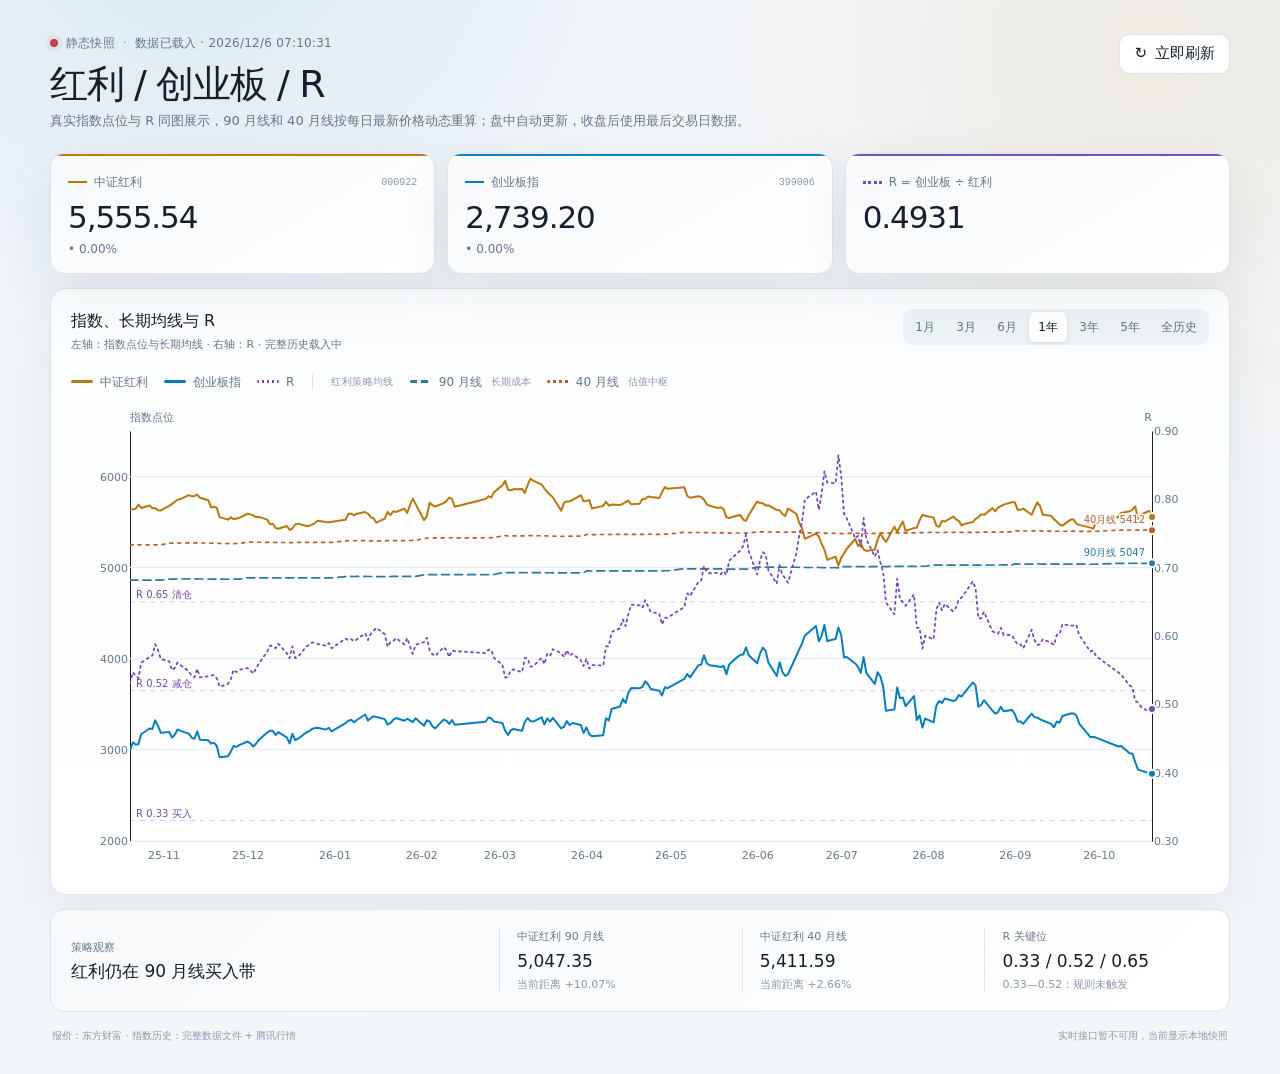
==== Money/live-market-dashboard/index.html @ e21b913b "Add full-history realtime index dashboard" ====
<!doctype html>
<html lang="zh-CN">
<head>
  <meta charset="utf-8">
  <meta name="viewport" content="width=device-width, initial-scale=1">
  <meta name="color-scheme" content="dark light">
  <title>红利 / 创业板 / R 实时图</title>
  <link rel="stylesheet" href="styles.css?v=6">
</head>
<body>
  <main class="page">
    <header class="hero">
      <div class="hero-copy">
        <div class="eyebrow">
          <span id="marketDot" class="status-dot" aria-hidden="true"></span>
          <span id="marketStatus" aria-live="polite">正在连接</span>
          <span class="eyebrow-sep">·</span>
          <span id="lastUpdated">等待数据</span>
        </div>
        <h1>红利 / 创业板 / R</h1>
        <p>真实指数点位与 R 同图展示，90 月线和 40 月线按每日最新价格动态重算；盘中自动更新，收盘后使用最后交易日数据。</p>
      </div>
      <button id="refreshButton" class="refresh-button" type="button">
        <span class="refresh-icon" aria-hidden="true">↻</span>
        立即刷新
      </button>
    </header>

    <section class="metric-grid" aria-label="最新行情">
      <article class="metric metric-zzhl">
        <div class="metric-head"><span class="series-mark line-solid"></span><span>中证红利</span><code>000922</code></div>
        <div id="zzhlPrice" class="metric-value tabular">—</div>
        <div id="zzhlDelta" class="metric-delta tabular">—</div>
      </article>
      <article class="metric metric-cyb">
        <div class="metric-head"><span class="series-mark line-solid"></span><span>创业板指</span><code>399006</code></div>
        <div id="cybPrice" class="metric-value tabular">—</div>
        <div id="cybDelta" class="metric-delta tabular">—</div>
      </article>
      <article class="metric metric-r">
        <div class="metric-head"><span class="series-mark line-dotted"></span><span>R = 创业板 ÷ 红利</span></div>
        <div id="rValue" class="metric-value tabular">—</div>
        <div id="rZone" class="metric-delta metric-zone">—</div>
      </article>

    </section>

    <section class="chart-panel" aria-labelledby="chartTitle">
      <div class="chart-toolbar">
        <div class="chart-heading">
          <h2 id="chartTitle">指数、长期均线与 R</h2>
          <span class="chart-note">左轴：指数点位与长期均线 · 右轴：R · <span id="historyCoverage">完整历史载入中</span></span>
        </div>
        <div id="rangeControls" class="range-controls" role="group" aria-label="时间范围">
          <button type="button" data-range="1m">1月</button>
          <button type="button" data-range="3m">3月</button>
          <button type="button" data-range="6m">6月</button>
          <button type="button" data-range="1y" aria-pressed="true">1年</button>
          <button type="button" data-range="3y">3年</button>
          <button type="button" data-range="5y">5年</button>
          <button type="button" data-range="all">全历史</button>
        </div>
      </div>

      <div id="legend" class="legend" role="group" aria-label="显示系列">
        <button type="button" data-series="zzhl" aria-pressed="true"><span class="legend-swatch swatch-zzhl"></span>中证红利</button>
        <button type="button" data-series="cyb" aria-pressed="true"><span class="legend-swatch swatch-cyb"></span>创业板指</button>
        <button type="button" data-series="r" aria-pressed="true"><span class="legend-swatch swatch-r"></span>R</button>
        <span class="legend-divider" aria-hidden="true"></span>
        <span class="legend-section-label">红利策略均线</span>
        <button type="button" data-series="ma90" aria-pressed="true"><span class="legend-swatch swatch-ma90"></span>90 月线<span class="legend-hint">长期成本</span></button>
        <button type="button" data-series="ma40" aria-pressed="true"><span class="legend-swatch swatch-ma40"></span>40 月线<span class="legend-hint">估值中枢</span></button>
      </div>

      <div id="chartWrap" class="chart-wrap">
        <svg id="chart" role="img" aria-labelledby="chartTitle chartDesc"></svg>
        <div id="chartTooltip" class="chart-tooltip" role="tooltip" hidden></div>
      </div>
    </section>

    <section class="strategy-panel" aria-label="策略参数">
      <div class="strategy-title">
        <span class="strategy-kicker">策略观察</span>
        <strong id="signalText">等待计算</strong>
      </div>
      <div class="strategy-values">
        <div>
          <span>中证红利 90 月线</span>
          <strong id="ma90Value" class="tabular">—</strong>
          <small id="dist90Value">—</small>
        </div>
        <div>
          <span>中证红利 40 月线</span>
          <strong id="ma40Value" class="tabular">—</strong>
          <small id="dist40Value">—</small>
        </div>
        <div>
          <span>R 关键位</span>
          <strong class="tabular">0.33 / 0.52 / 0.65</strong>
          <small id="rPosition">—</small>
        </div>
      </div>
    </section>

    <footer class="footer">
      <span>报价：东方财富 · 指数历史：完整数据文件 + 腾讯行情</span>
      <span id="sourceStatus">本地服务正在读取数据</span>
    </footer>
  </main>

  <svg width="0" height="0" style="position:absolute" aria-hidden="true">
    <defs>
      <linearGradient id="zzhlGlow" x1="0" x2="0" y1="0" y2="1">
        <stop offset="0%" stop-color="currentColor" stop-opacity="0.2"></stop>
        <stop offset="100%" stop-color="currentColor" stop-opacity="0"></stop>
      </linearGradient>
    </defs>
  </svg>

  <script src="vendor/d3.min.js"></script>
  <script src="app.js?v=7"></script>
</body>
</html>
---- Money/live-market-dashboard/styles.css ----
:root {
  color-scheme: dark;
  --bg: #0a0f15;
  --surface: #101821;
  --surface-2: #141f2b;
  --surface-3: #192636;
  --text: #e9f0f8;
  --muted: #8ea1b6;
  --faint: #62758a;
  --border: #263648;
  --grid: #1d2b3a;
  --zzhl: #e9aa4e;
  --cyb: #58b9ff;
  --r: #bd93f9;
  --ma90: #77b8d9;
  --ma40: #ee9b72;
  --danger: #ff7180;
  --good: #48d19a;
  --shadow: 0 20px 70px rgba(0, 0, 0, 0.24);
  --font: "Segoe UI", "PingFang SC", "Microsoft YaHei", "Noto Sans SC", system-ui, sans-serif;
}

@media (prefers-color-scheme: light) {
  :root {
    color-scheme: light;
    --bg: #f3f6f9;
    --surface: #ffffff;
    --surface-2: #f7f9fb;
    --surface-3: #edf2f6;
    --text: #15202c;
    --muted: #64778b;
    --faint: #8a9aac;
    --border: #dce4ec;
    --grid: #e7edf3;
    --zzhl: #b9770e;
    --cyb: #087dbd;
    --r: #7748b7;
    --ma90: #2b799b;
    --ma40: #b75f35;
    --danger: #c73d4b;
    --good: #13885f;
    --shadow: 0 18px 55px rgba(31, 47, 64, 0.08);
  }
}

* { box-sizing: border-box; }

html, body { margin: 0; min-height: 100%; }

body {
  background:
    radial-gradient(circle at 15% -10%, color-mix(in srgb, var(--cyb) 11%, transparent), transparent 32rem),
    radial-gradient(circle at 90% 5%, color-mix(in srgb, var(--zzhl) 9%, transparent), transparent 28rem),
    var(--bg);
  color: var(--text);
  font-family: var(--font);
  font-size: 15px;
  line-height: 1.55;
}

button { font: inherit; color: inherit; }

.page {
  width: min(1180px, calc(100% - 40px));
  margin: 0 auto;
  padding: 34px 0 30px;
}

.hero {
  display: flex;
  align-items: flex-start;
  justify-content: space-between;
  gap: 24px;
  margin-bottom: 22px;
}

.hero-copy { max-width: 780px; }

.eyebrow {
  display: flex;
  align-items: center;
  flex-wrap: wrap;
  gap: 8px;
  color: var(--muted);
  font-size: 12px;
  letter-spacing: .02em;
}

.eyebrow-sep { color: var(--faint); }

.status-dot {
  width: 8px;
  height: 8px;
  border-radius: 999px;
  background: var(--faint);
  box-shadow: 0 0 0 4px color-mix(in srgb, var(--faint) 12%, transparent);
}

.status-dot.is-live {
  background: var(--good);
  box-shadow: 0 0 0 4px color-mix(in srgb, var(--good) 16%, transparent);
  animation: pulse 2.4s ease-in-out infinite;
}

.status-dot.is-error { background: var(--danger); }

@keyframes pulse {
  0%, 100% { transform: scale(1); opacity: 1; }
  50% { transform: scale(.78); opacity: .65; }
}

@media (prefers-reduced-motion: reduce) {
  .status-dot.is-live { animation: none; }
  * { scroll-behavior: auto !important; }
}

h1 {
  margin: 10px 0 5px;
  font-size: clamp(26px, 4vw, 38px);
  font-weight: 500;
  letter-spacing: -.035em;
  line-height: 1.15;
}

.hero p {
  max-width: 790px;
  margin: 0;
  color: var(--muted);
  font-size: 13px;
}

.refresh-button {
  flex: none;
  display: inline-flex;
  align-items: center;
  gap: 8px;
  min-height: 40px;
  padding: 0 14px;
  border: 1px solid var(--border);
  border-radius: 10px;
  background: var(--surface);
  color: var(--text);
  cursor: pointer;
  transition: border-color .18s ease, background .18s ease, transform .18s ease;
}

.refresh-button:hover { background: var(--surface-2); border-color: var(--faint); }
.refresh-button:active { transform: translateY(1px); }
.refresh-button:disabled { cursor: wait; color: var(--faint); }
.refresh-button.is-spinning .refresh-icon { animation: spin .8s linear infinite; }
@keyframes spin { to { transform: rotate(360deg); } }

.metric-grid {
  display: grid;
  grid-template-columns: repeat(3, minmax(0, 1fr));
  gap: 12px;
  margin-bottom: 14px;
}

.metric {
  position: relative;
  min-width: 0;
  overflow: hidden;
  padding: 17px 17px 14px;
  border: 1px solid var(--border);
  border-radius: 14px;
  background: linear-gradient(150deg, var(--surface-2), var(--surface));
  box-shadow: var(--shadow);
  transition: transform .18s ease, border-color .18s ease;
}

.metric:hover { transform: translateY(-2px); border-color: var(--faint); }

.metric::before {
  content: "";
  position: absolute;
  inset: 0 auto auto 0;
  width: 100%;
  height: 2px;
  background: var(--metric-color, var(--faint));
  opacity: .95;
}

.metric-zzhl { --metric-color: var(--zzhl); }
.metric-cyb { --metric-color: var(--cyb); }
.metric-r { --metric-color: var(--r); }

.metric-head {
  display: flex;
  align-items: center;
  gap: 7px;
  min-height: 22px;
  color: var(--muted);
  font-size: 12px;
  white-space: nowrap;
}

.metric-head code {
  margin-left: auto;
  color: var(--faint);
  font-size: 10px;
  font-weight: 400;
}

.series-mark {
  width: 19px;
  height: 0;
  border-top: 2px solid var(--metric-color);
}

.line-dotted { border-top-style: dotted; border-top-width: 3px; }

.metric-value {
  margin-top: 7px;
  color: var(--text);
  font-size: clamp(24px, 3vw, 31px);
  font-weight: 500;
  line-height: 1.15;
  letter-spacing: -.035em;
}

.metric-delta {
  min-height: 19px;
  margin-top: 4px;
  color: var(--muted);
  font-size: 12px;
}

.metric-zone { color: var(--r); }
.positive { color: var(--danger) !important; }
.negative { color: var(--good) !important; }
.tabular { font-variant-numeric: tabular-nums; }

.chart-panel {
  padding: 20px 20px 11px;
  border: 1px solid var(--border);
  border-radius: 16px;
  background: linear-gradient(180deg, color-mix(in srgb, var(--surface-2) 42%, var(--surface)), var(--surface));
  box-shadow: var(--shadow);
}

.chart-toolbar {
  display: flex;
  justify-content: space-between;
  align-items: flex-start;
  gap: 18px;
}

.chart-heading h2 {
  margin: 0;
  font-size: 16px;
  font-weight: 500;
}

.chart-note {
  display: block;
  margin-top: 2px;
  color: var(--muted);
  font-size: 11px;
}

.range-controls {
  display: flex;
  flex-wrap: wrap;
  justify-content: flex-end;
  gap: 3px;
  padding: 3px;
  border-radius: 9px;
  background: var(--surface-3);
}

.range-controls button {
  min-width: 38px;
  min-height: 30px;
  padding: 0 9px;
  border: 0;
  border-radius: 6px;
  background: transparent;
  color: var(--muted);
  font-size: 12px;
  cursor: pointer;
}

.range-controls button:hover { color: var(--text); }
.range-controls button[aria-pressed="true"] {
  background: var(--surface);
  color: var(--text);
  box-shadow: 0 1px 4px rgba(0, 0, 0, .1);
}

.legend {
  display: flex;
  flex-wrap: wrap;
  align-items: center;
  gap: 6px 16px;
  margin: 14px 0 6px;
}

.legend button {
  display: inline-flex;
  align-items: center;
  gap: 7px;
  min-height: 30px;
  padding: 0;
  border: 0;
  background: transparent;
  color: var(--muted);
  font-size: 12px;
  cursor: pointer;
}

.legend button:hover { color: var(--text); }
.legend button[aria-pressed="false"] { opacity: .38; text-decoration: line-through; }
.legend-swatch { width: 22px; height: 3px; border-radius: 2px; background: var(--swatch); }
.legend-divider { width: 1px; height: 16px; background: var(--border); margin: 0 2px; }
.legend-section-label { color: var(--faint); font-size: 10px; letter-spacing: .04em; }
.legend-hint { margin-left: 2px; color: var(--faint); font-size: 10px; text-decoration: none !important; }
.swatch-zzhl { --swatch: var(--zzhl); }
.swatch-cyb { --swatch: var(--cyb); }
.swatch-r { --swatch: repeating-linear-gradient(90deg, var(--r) 0 2px, transparent 2px 5px); }
.swatch-ma90 { --swatch: repeating-linear-gradient(90deg, var(--ma90) 0 7px, transparent 7px 11px); }
.swatch-ma40 { --swatch: repeating-linear-gradient(90deg, var(--ma40) 0 3px, transparent 3px 6px); }

.chart-wrap {
  position: relative;
  width: 100%;
  min-height: 480px;
}

#chart {
  display: block;
  width: 100%;
  height: 480px;
  overflow: visible;
}

.chart .axis text {
  fill: var(--muted);
  font-family: var(--font);
  font-size: 11px;
}

.chart .axis-title {
  fill: var(--muted);
  font-family: var(--font);
  font-size: 11px;
}

.chart .grid-line { stroke: var(--grid); stroke-width: 1; shape-rendering: crispEdges; }
.chart .chart-frame { fill: transparent; stroke: var(--border); stroke-width: 1; }
.chart .threshold-line { stroke: var(--r); stroke-opacity: .28; stroke-width: 1; stroke-dasharray: 5 5; }
.chart .threshold-label { fill: var(--r); font-family: var(--font); font-size: 10px; }
.chart .series-line { fill: none; stroke-width: 2; stroke-linecap: round; stroke-linejoin: round; }
.chart .series-line.zzhl { stroke: var(--zzhl); }
.chart .series-line.cyb { stroke: var(--cyb); }
.chart .series-line.r { stroke: var(--r); stroke-width: 1.8; stroke-dasharray: 2 4; }
.chart .series-line.ma90 { stroke: var(--ma90); stroke-width: 1.7; stroke-dasharray: 8 5; }
.chart .series-line.ma40 { stroke: var(--ma40); stroke-width: 1.7; stroke-dasharray: 3 5; }
.chart .series-end-label { font-family: var(--font); font-size: 10px; paint-order: stroke; stroke: var(--surface); stroke-width: 3px; stroke-linejoin: round; }
.chart .last-dot { stroke: var(--surface); stroke-width: 2; }
.chart .hover-guide { stroke: var(--faint); stroke-width: 1; stroke-dasharray: 3 3; pointer-events: none; }
.chart .hover-dot { stroke: var(--surface); stroke-width: 2; pointer-events: none; }
.chart .overlay { fill: transparent; cursor: crosshair; }
.chart text { font-family: var(--font); }
.chart .sr-only { fill: transparent; }

.chart-tooltip {
  position: absolute;
  z-index: 8;
  min-width: 210px;
  max-width: min(290px, calc(100vw - 48px));
  padding: 11px 12px;
  border: 1px solid var(--border);
  border-radius: 10px;
  background: var(--surface);
  box-shadow: 0 12px 35px rgba(0, 0, 0, .28);
  color: var(--text);
  font-size: 12px;
  pointer-events: none;
  transform: translate(12px, 12px);
}

.tooltip-date { margin-bottom: 7px; color: var(--muted); font-size: 11px; }
.tooltip-row { display: grid; grid-template-columns: 10px 1fr auto; gap: 7px; align-items: center; margin-top: 5px; }
.tooltip-dot { width: 7px; height: 7px; border-radius: 999px; background: var(--tooltip-color); }
.tooltip-label { color: var(--muted); }
.tooltip-value { color: var(--text); font-variant-numeric: tabular-nums; }
.tooltip-raw { color: var(--faint); font-size: 10px; margin-left: 5px; white-space: nowrap; }

.strategy-panel {
  display: grid;
  grid-template-columns: minmax(220px, 1.15fr) 2fr;
  gap: 20px;
  margin-top: 14px;
  padding: 18px 20px;
  border: 1px solid var(--border);
  border-radius: 14px;
  background: linear-gradient(135deg, var(--surface-2), var(--surface));
}

.strategy-title { align-self: center; }
.strategy-kicker { display: block; color: var(--muted); font-size: 11px; }
.strategy-title strong { display: block; margin-top: 4px; font-size: 17px; font-weight: 500; line-height: 1.35; }
.strategy-values { display: grid; grid-template-columns: repeat(3, minmax(0, 1fr)); gap: 18px; align-items: center; }
.strategy-values > div { min-width: 0; padding-left: 17px; border-left: 1px solid var(--border); }
.strategy-values span { display: block; color: var(--muted); font-size: 11px; }
.strategy-values strong { display: block; margin-top: 3px; font-size: 17px; font-weight: 500; }
.strategy-values small { display: block; margin-top: 2px; color: var(--faint); font-size: 11px; }

.footer {
  display: flex;
  justify-content: space-between;
  gap: 18px;
  padding: 16px 2px 0;
  color: var(--faint);
  font-size: 10px;
}

@media (max-width: 880px) {
  .metric-grid { grid-template-columns: repeat(2, minmax(0, 1fr)); }
  .strategy-panel { grid-template-columns: 1fr; gap: 14px; }
}

@media (max-width: 620px) {
  .page { width: min(100% - 24px, 1180px); padding-top: 20px; }
  .hero { display: block; }
  .refresh-button { margin-top: 14px; }
  .chart-panel { padding: 16px 12px 8px; border-radius: 13px; }
  .chart-toolbar { display: block; }
  .range-controls { justify-content: flex-start; margin-top: 12px; }
  .range-controls button { min-width: 36px; }
  .chart-wrap { min-height: 420px; }
  #chart { height: 420px; }
  .strategy-values { grid-template-columns: 1fr; gap: 10px; }
  .strategy-values > div { padding: 9px 0 0; border-left: 0; border-top: 1px solid var(--border); }
  .footer { display: block; }
  .footer span { display: block; margin-top: 4px; }
}

@media (max-width: 390px) {
  .metric-grid { gap: 8px; }
  .metric { padding: 14px 12px 12px; }
  .metric-head { font-size: 11px; }
  .metric-value { font-size: 23px; }
  .legend { gap: 4px 12px; }
  .legend-divider, .legend-section-label { display: none; }
}
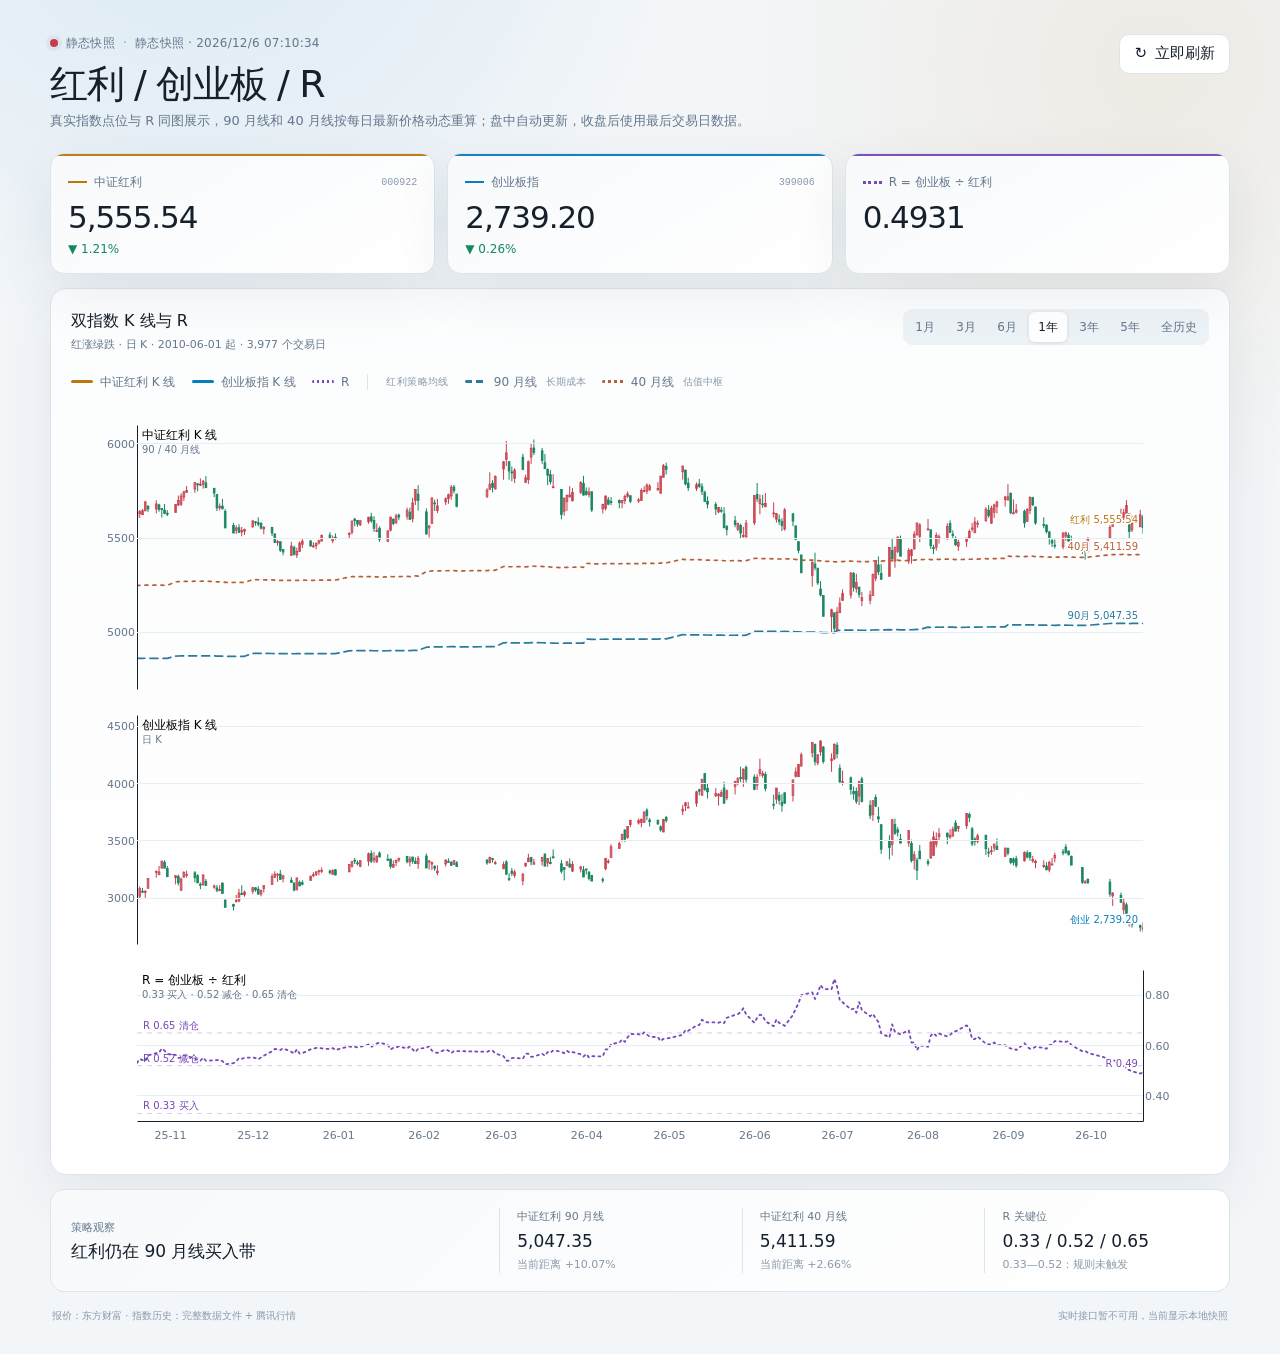
==== commit a521ec70: "Split R into panel and add candlestick charts" ====
--- a/Money/live-market-dashboard/index.html
+++ b/Money/live-market-dashboard/index.html
@@ -5,7 +5,7 @@
   <meta name="viewport" content="width=device-width, initial-scale=1">
   <meta name="color-scheme" content="dark light">
   <title>红利 / 创业板 / R 实时图</title>
-  <link rel="stylesheet" href="styles.css?v=6">
+  <link rel="stylesheet" href="styles.css?v=7">
 </head>
 <body>
   <main class="page">
@@ -48,8 +48,8 @@
     <section class="chart-panel" aria-labelledby="chartTitle">
       <div class="chart-toolbar">
         <div class="chart-heading">
-          <h2 id="chartTitle">指数、长期均线与 R</h2>
-          <span class="chart-note">左轴：指数点位与长期均线 · 右轴：R · <span id="historyCoverage">完整历史载入中</span></span>
+          <h2 id="chartTitle">双指数 K 线与 R</h2>
+          <span class="chart-note">红涨绿跌 · <span id="candleMode">日 K</span> · <span id="historyCoverage">完整历史载入中</span></span>
         </div>
         <div id="rangeControls" class="range-controls" role="group" aria-label="时间范围">
           <button type="button" data-range="1m">1月</button>
@@ -63,8 +63,8 @@
       </div>
 
       <div id="legend" class="legend" role="group" aria-label="显示系列">
-        <button type="button" data-series="zzhl" aria-pressed="true"><span class="legend-swatch swatch-zzhl"></span>中证红利</button>
-        <button type="button" data-series="cyb" aria-pressed="true"><span class="legend-swatch swatch-cyb"></span>创业板指</button>
+        <span class="legend-item"><span class="legend-swatch swatch-zzhl"></span>中证红利 K 线</span>
+        <span class="legend-item"><span class="legend-swatch swatch-cyb"></span>创业板指 K 线</span>
         <button type="button" data-series="r" aria-pressed="true"><span class="legend-swatch swatch-r"></span>R</button>
         <span class="legend-divider" aria-hidden="true"></span>
         <span class="legend-section-label">红利策略均线</span>
@@ -118,6 +118,6 @@
   </svg>
 
   <script src="vendor/d3.min.js"></script>
-  <script src="app.js?v=7"></script>
+  <script src="app.js?v=9"></script>
 </body>
 </html>
--- a/Money/live-market-dashboard/styles.css
+++ b/Money/live-market-dashboard/styles.css
@@ -14,6 +14,8 @@
   --r: #bd93f9;
   --ma90: #77b8d9;
   --ma40: #ee9b72;
+  --up: #f06b72;
+  --down: #41c78d;
   --danger: #ff7180;
   --good: #48d19a;
   --shadow: 0 20px 70px rgba(0, 0, 0, 0.24);
@@ -37,6 +39,8 @@
     --r: #7748b7;
     --ma90: #2b799b;
     --ma40: #b75f35;
+    --up: #c73e4b;
+    --down: #17855f;
     --danger: #c73d4b;
     --good: #13885f;
     --shadow: 0 18px 55px rgba(31, 47, 64, 0.08);
@@ -296,7 +300,7 @@
   margin: 14px 0 6px;
 }
 
-.legend button {
+.legend button, .legend-item {
   display: inline-flex;
   align-items: center;
   gap: 7px;
@@ -310,6 +314,7 @@
 }
 
 .legend button:hover { color: var(--text); }
+.legend-item { color: var(--muted); }
 .legend button[aria-pressed="false"] { opacity: .38; text-decoration: line-through; }
 .legend-swatch { width: 22px; height: 3px; border-radius: 2px; background: var(--swatch); }
 .legend-divider { width: 1px; height: 16px; background: var(--border); margin: 0 2px; }
@@ -324,13 +329,13 @@
 .chart-wrap {
   position: relative;
   width: 100%;
-  min-height: 480px;
+  min-height: 760px;
 }
 
 #chart {
   display: block;
   width: 100%;
-  height: 480px;
+  height: 760px;
   overflow: visible;
 }
 
@@ -357,6 +362,11 @@
 .chart .series-line.ma90 { stroke: var(--ma90); stroke-width: 1.7; stroke-dasharray: 8 5; }
 .chart .series-line.ma40 { stroke: var(--ma40); stroke-width: 1.7; stroke-dasharray: 3 5; }
 .chart .series-end-label { font-family: var(--font); font-size: 10px; paint-order: stroke; stroke: var(--surface); stroke-width: 3px; stroke-linejoin: round; }
+.chart .candle-up { stroke: var(--up); fill: color-mix(in srgb, var(--up) 24%, transparent); }
+.chart .candle-down { stroke: var(--down); fill: var(--down); fill-opacity: .88; }
+.chart .panel-title { fill: var(--foreground); font-family: var(--font); font-size: 12px; font-weight: 500; }
+.chart .panel-note { fill: var(--muted); font-family: var(--font); font-size: 10px; }
+.chart .last-value { font-family: var(--font); font-size: 10px; paint-order: stroke; stroke: var(--surface); stroke-width: 3px; stroke-linejoin: round; }
 .chart .last-dot { stroke: var(--surface); stroke-width: 2; }
 .chart .hover-guide { stroke: var(--faint); stroke-width: 1; stroke-dasharray: 3 3; pointer-events: none; }
 .chart .hover-dot { stroke: var(--surface); stroke-width: 2; pointer-events: none; }
@@ -381,6 +391,9 @@
 }
 
 .tooltip-date { margin-bottom: 7px; color: var(--muted); font-size: 11px; }
+.tooltip-kline { margin-top: 7px; padding-top: 7px; border-top: 1px solid var(--border); }
+.tooltip-kline-head { display: flex; align-items: center; gap: 7px; color: var(--text); font-size: 11px; font-weight: 500; }
+.tooltip-ohlc { margin: 3px 0 0 14px; color: var(--muted); font-size: 10px; white-space: nowrap; }
 .tooltip-row { display: grid; grid-template-columns: 10px 1fr auto; gap: 7px; align-items: center; margin-top: 5px; }
 .tooltip-dot { width: 7px; height: 7px; border-radius: 999px; background: var(--tooltip-color); }
 .tooltip-label { color: var(--muted); }
@@ -429,8 +442,8 @@
   .chart-toolbar { display: block; }
   .range-controls { justify-content: flex-start; margin-top: 12px; }
   .range-controls button { min-width: 36px; }
-  .chart-wrap { min-height: 420px; }
-  #chart { height: 420px; }
+  .chart-wrap { min-height: 700px; }
+  #chart { height: 700px; }
   .strategy-values { grid-template-columns: 1fr; gap: 10px; }
   .strategy-values > div { padding: 9px 0 0; border-left: 0; border-top: 1px solid var(--border); }
   .footer { display: block; }
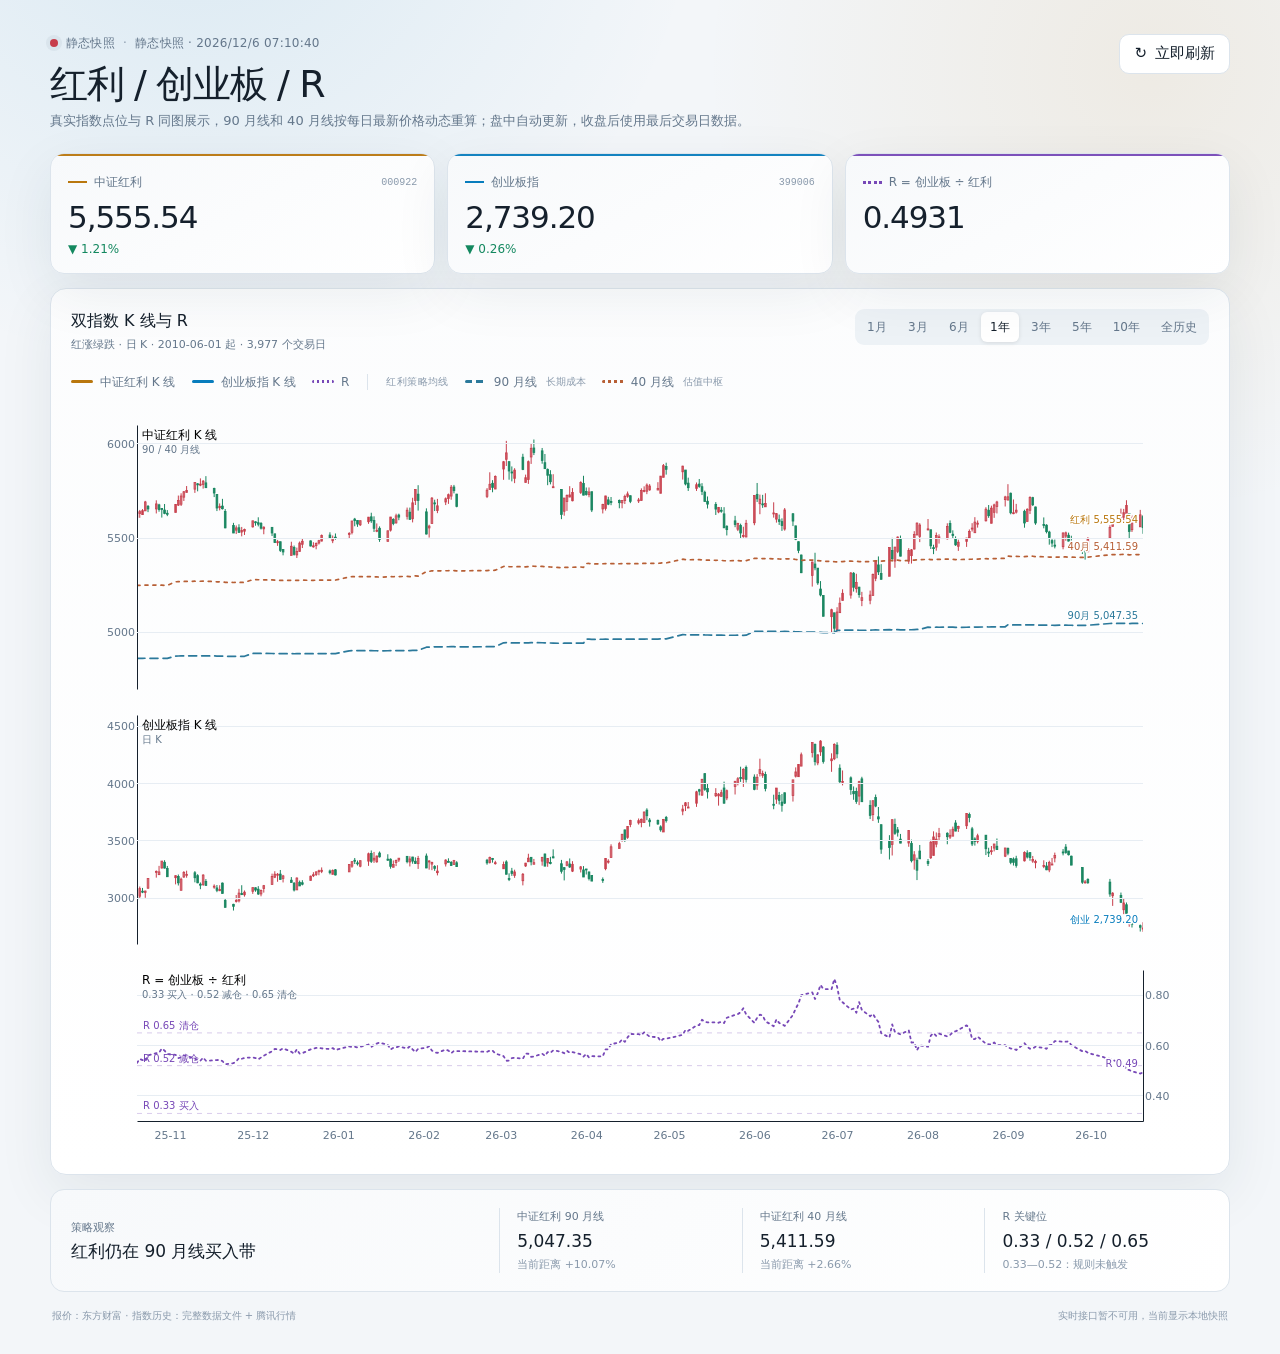
==== commit d43492f6: "Add ten-year chart range" ====
--- a/Money/live-market-dashboard/index.html
+++ b/Money/live-market-dashboard/index.html
@@ -58,6 +58,7 @@
           <button type="button" data-range="1y" aria-pressed="true">1年</button>
           <button type="button" data-range="3y">3年</button>
           <button type="button" data-range="5y">5年</button>
+          <button type="button" data-range="10y">10年</button>
           <button type="button" data-range="all">全历史</button>
         </div>
       </div>
@@ -118,6 +119,6 @@
   </svg>
 
   <script src="vendor/d3.min.js"></script>
-  <script src="app.js?v=9"></script>
+  <script src="app.js?v=10"></script>
 </body>
 </html>
